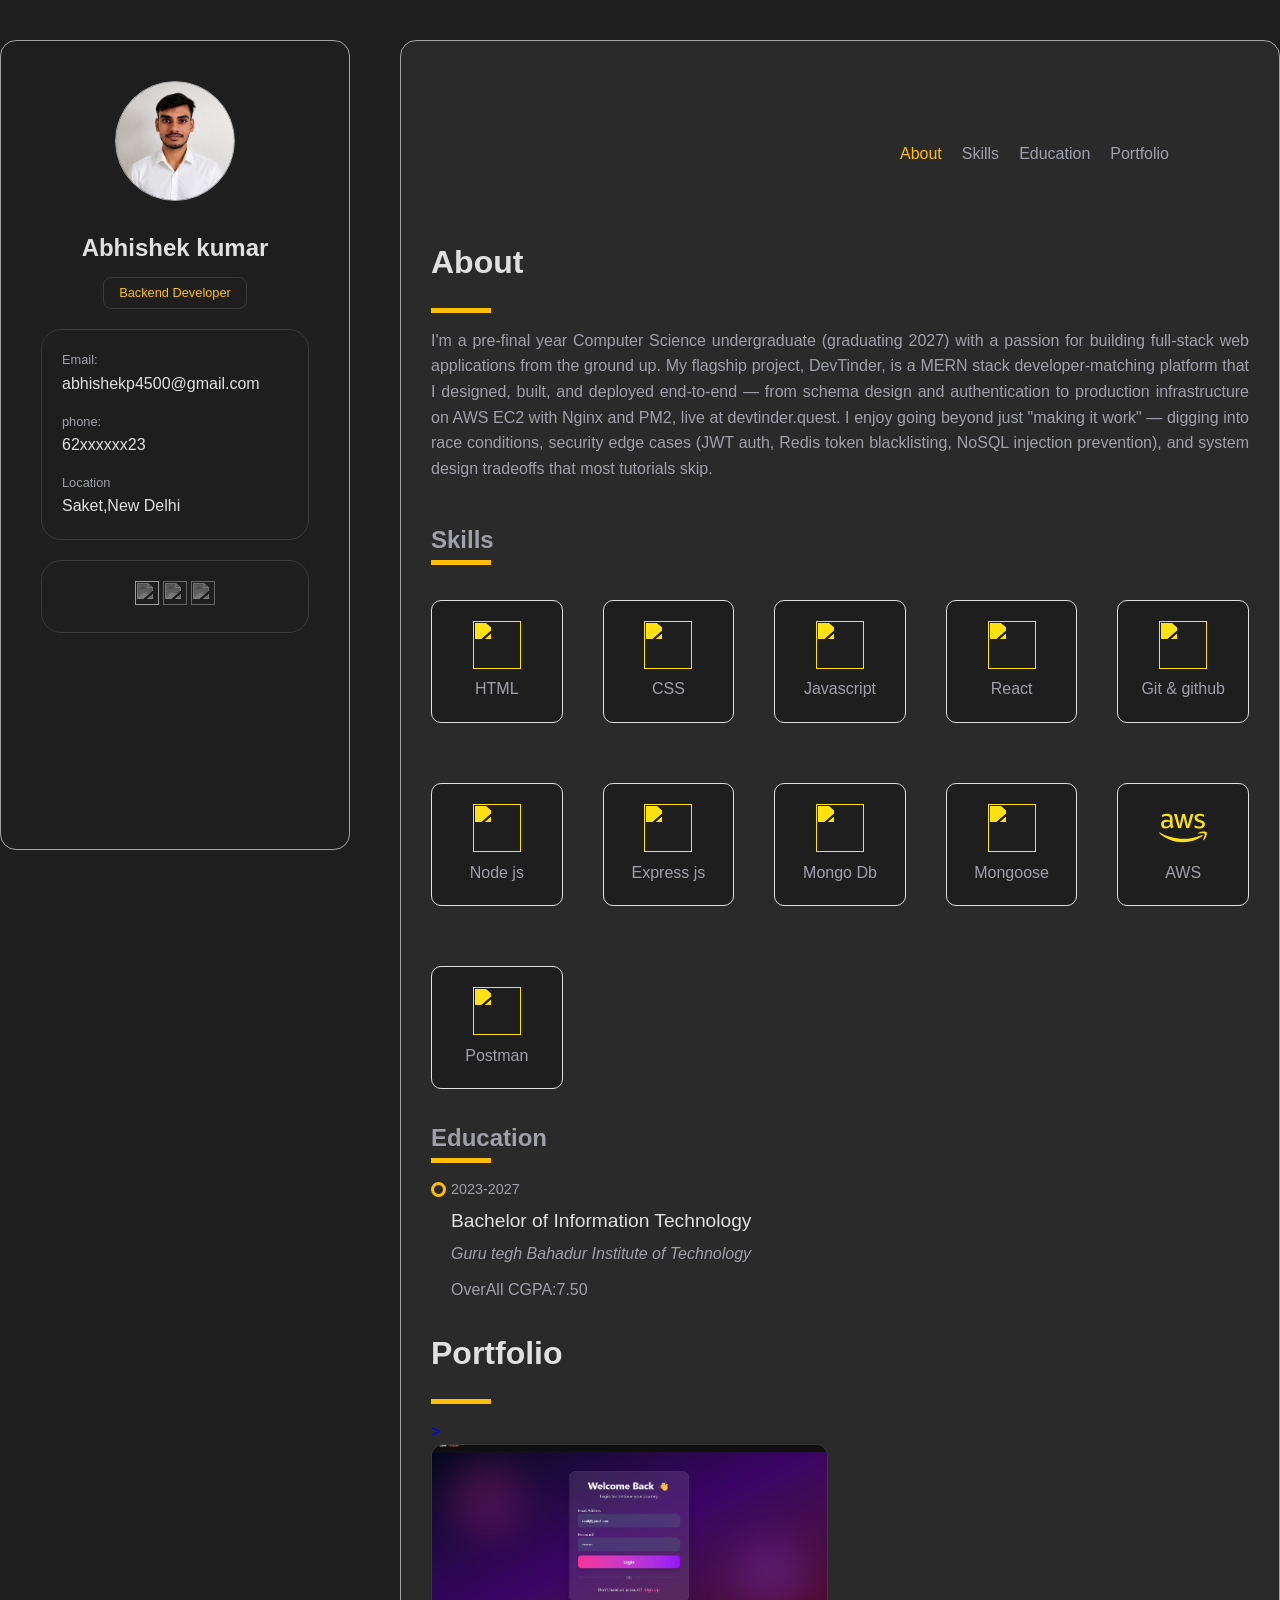
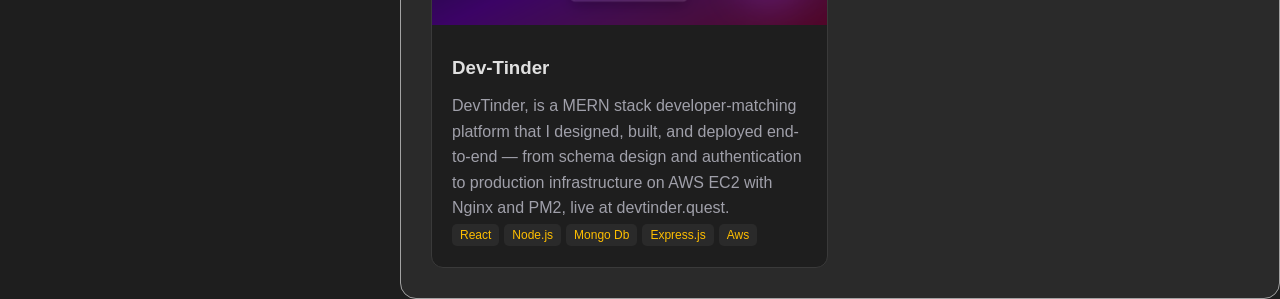
==== index.html @ a01c13cf "rename to index.html for GitHub Pages" ====
<!DOCTYPE html>
<html lang="en">
<head>
    <meta charset="UTF-8">
    <meta name="viewport" content="width=device-width, initial-scale=1.0">
    <title>Portfolio website</title>
    <link rel="stylesheet" href="main.css">
</head>
<body>
    <div class="container">

            <div class="sidebar">
                <div class="profile">
                   <img src="abhishek img.jpeg" alt="">
                    <h2>Abhishek kumar</h2>
                    <p>Backend Developer</p>
                </div>
           


            <div class="contact">
                <div class="email">
                    <h3 class="label">Email:</h3>
                    <a href="abhishekp4500@gmail.com" class="value">abhishekp4500@gmail.com</a>
                </div>

                <div class="phone">
                    <h3 class="label">phone:</h3>
                    <a href="6299352323" class="value">62xxxxxx23</a>
                </div>
                <div class="location">
                    <h3 class="label">Location</h3>
                    <p class="value">Saket,New Delhi</p>
                </div>

            </div>

            <div class="social">
                <a href=""><img src="https://simpleicons.org/icons/x.svg" alt=""></a>
                 <a href="https://github.com/abhishekkr2" target="_blank"><img src="https://simpleicons.org/icons/github.svg" alt=""></a>
                  <a href="https://www.linkedin.com/in/abhishek-kumar-961775290/" target="_blank"><img src="https://www.svgrepo.com/show/506517/linkedin.svg" alt=""></a>
            </div>
        </div>
        <div class="main-content"> 

            <!-- navigation -->

             <div id="navigation">
                <nav>
                    <a href="#about" class="active">About</a>
                    <a href="#skills">Skills</a>
                    <a href="#education">Education</a>
                    <a href="#portfolio">Portfolio</a>
                
                </nav>
               
             </div>
             <!-- about me -->
              <div id="about">
                <h2 class="heading">About </h2>
                <div class="line"></div>
                <p class="content">I'm a pre-final year Computer Science undergraduate 
                    (graduating 2027) with a passion for building full-stack web applications
                     from the ground up. My flagship project, DevTinder, is a MERN stack
                      developer-matching platform that I designed, built, and deployed
                       end-to-end — from schema design and authentication to production 
                       infrastructure on AWS EC2 with Nginx and PM2, live at devtinder.quest.

                        I enjoy going beyond just "making it work" — digging into race conditions,
                         security edge cases (JWT auth, Redis token blacklisting, NoSQL injection 
                         prevention), and system design tradeoffs that most tutorials skip.</p>
              </div>

             <!--  skills -->
               <div id="skills">
                 <h2 class="skills">Skills </h2>
                <div class="line"></div>
                <div class="grid-container">
                    <div class="item">
                        <img src="https://simpleicons.org/icons/html5.svg" alt="">
                        <h3>HTML</h3>
                    </div>
                       <div class="item">
                        <img src="https://simpleicons.org/icons/css.svg" alt="">
                        <h3>CSS</h3>
                    </div>
                       <div class="item">
                        <img src="https://simpleicons.org/icons/javascript.svg" alt="">
                        <h3>Javascript</h3>
                    </div>
                       <div class="item">
                        <img src="https://simpleicons.org/icons/react.svg" alt="">
                        <h3>React</h3>
                    </div>
                       <div class="item">
                        <img src="https://simpleicons.org/icons/git.svg" alt="">
                        <h3>Git & github</h3>
                    </div>
                       <div class="item">
                        <img src="https://simpleicons.org/icons/nodedotjs.svg" alt="">
                        <h3>Node js</h3>
                    </div>
                    <div class="item">
                        <img src="https://simpleicons.org/icons/express.svg" alt="">
                        <h3>Express js</h3>
                    </div>
                    <div class="item">
                        <img src="https://simpleicons.org/icons/mongodb.svg" alt="">
                        <h3>Mongo Db</h3>
                    </div>
                    <div class="item">
                        <img src="https://simpleicons.org/icons/mongoose.svg" alt="">
                        <h3>Mongoose</h3>
                    </div>
                    <div class="item">
                        <img src="aws-svgrepo-com.svg" alt="">
                        <h3>AWS</h3>
                    </div>
                    <div class="item">
                        <img src="https://simpleicons.org/icons/postman.svg" alt="">
                        <h3>Postman</h3>
                    </div>
                </div>
               </div>

             <!-- education -->
              <div id="education">
                  <h2 class="education">Education </h2>
                <div class="line"></div>
                <div class="edtech">

                    <div class="edfirst">
                        <div class="year">2023-2027</div>
                        <h3 class="degree">Bachelor of Information Technology</h3>
                        <p class="college">Guru tegh Bahadur Institute of Technology</p>
                        <p class="work">OverAll CGPA:7.50</p>
                        <div class="goal"></div>
                    </div>
                    <!-- <div class="edsecond">
                        <div class="year">2027-2029</div>
                        <h3 class="degree">Master in Information Technology</h3>
                        <p class="college">Indraprast University</p>
                        <p class="work">Lorem ipsum dolor sit amet consectetur adipisicing elit. Autem earum impedit sapiente labore in iusto ipsum, perferendis voluptates iste quasi nobis dolore consequatur nemo harum placeat culpa ut eaque quia perspiciatis? Repellat, numquam aperiam excepturi obcaecati quod deleniti quia atque necessitatibus saepe, neque fugiat voluptate? Quia aspernatur impedit recusandae animi.</p>
                         <div class="goal"></div>
                      
                    </div> -->
                    <!-- <div class="liner"></div> -->
                </div>
              </div>
             <!-- portfolio -->
              <div id="portfolio">
                  <h2 class="heading">Portfolio </h2>
                <div class="line"></div>

                    <a href="https://leetcode.com/problemset/"class="project-link"> >
                        <div class="project-container">
                         <div class="project">
                            <img src="demo.png" alt="">
                            <div class="card">
                                <h3>Dev-Tinder</h3>
                                <p> DevTinder, is a MERN stack developer-matching platform that I designed,
                                     built, and deployed end-to-end — from schema design and authentication
                                      to production infrastructure on AWS EC2 with Nginx and PM2, live at
                                       devtinder.quest.</p>
                                <span>React</span><span>Node.js</span><span>Mongo Db</span><span>Express.js</span><span>Aws</span>
                            </div>
                         </div>
                  
                        </div>
                        </a>
                    </div>

              </div>

        </div>

    </div>
    
</body>
</html>
---- main.css ----
*{
    padding: 0px;
    margin: 0px;
    box-sizing: border-box;
    
}
body{
    background-color: #1e1e1e;
    font-family: sans-serif;
    color: #a0a0aa;
    line-height: 1.6;
}
.container{
    display: grid;
      height:auto ;
    width: auto;
    /* max-width: 1200px; */
    grid-template-columns: 350px 1fr;
    gap: 50px;
    padding-top: 40px;
    margin: auto;
    
}
.sidebar{
    background: color #a2a2a2;
    height: 90vh;
    border: 1px solid #a3a3a3;
    border-radius: 16px;
    padding: 40px;
    position: sticky;

}
.main-content{
      background-color:#2a2a2a;
    height: 100%;
       border: 1px solid #a3a3a3;
    border-radius: 16px;

}
.profile{
    text-align: center;
}
.profile img{
    height: 120px;
    width: 120px;
    border-radius: 50%;
    border: 1px solid #a3a3a3;  
}
.profile h2{
    font-size: 1.5rem;
    font-weight: 700;
    margin-top: 20px;
    color: #e0e0e0;

}
.profile p{
    background-color: #1e1e1e;
    padding: 5px 15px;
    color: #ffbf00;
    border: 1px solid #3a3a3a;
    font-size: 0.8rem;
    border-radius: 8px;
    display: inline-block;
    margin-top: 10px;
}
/* contact information */
.contact{
    margin-top: 20px;
    border: 1px solid #3a3a3a;
    padding: 20px;
    border-radius: 20px;
}
.label{
    font-size: 0.8rem;
    font-weight: 500;
    color: #a0a0aa;
}
.value{
    color: #e0e0e0;
    text-decoration: none;
}
.email,.phone{
    margin-bottom: 15px;
}
/* social media */
.social{
     margin-top: 20px;
    border: 1px solid #3a3a3a;
    padding: 20px;
    border-radius: 20px;
    text-align: center;
}
.social img{
    height: 24px;
    width: 24px;
    filter: grayscale(1) invert(0.7);
    transition: filter 0.3s ease;
}
.social img :hover{
      filter: grayscale(0) invert(0);
}

/* main content */
/* navigation */

#navigation{
    padding: 30px 40px;
    
  
}
nav{
    display: flex;
    justify-content: end;
    gap: 20px;
   padding: 40px;  
  
}
nav a{
    text-decoration: none;
    font-weight: 500;
    color: #a0a0aa;
    transition: all 0.3s ease;
}

.active,nav a:hover{
    color: #ffbf00;
    
}

.heading{
    color: #e0e0e0;
    font-size: 2rem;
    margin-bottom: 20px;
  
}
.line{
    width: 60px;
    height: 5px;
    background-color: #ffbf00;
    margin-bottom: 15px;
}
.content{
    
    text-align: justify;
}
.main-content{
    padding: 30px;

}
#about{
    margin-bottom: 40px;
}

/* skills  */
.grid-container{
    display: grid;
    flex-wrap: wrap;
   
    grid-template-columns: repeat(auto-fit,minmax(120px,1fr));
    gap: 40px;
}
.item{
    margin-top: 20px;
    padding: 20px;
    border-radius: 10px;
    border: 1px solid #e0e0e0;
    background-color: #1e1e1e;
    text-align: center;
    transition: transform 0.3 ease
}
.item img{
    height: 48px;
    width: 48px;
    filter: brightness(0) saturate(100%) invert(90%) sepia(12%) saturate(5823%) hue-rotate(348deg) brightness(111%) contrast(101%);
}
.item h3{
    font-size: 1rem;
    font-weight: 500;
}
.item:hover{
    transform: scale(1.02);
    box-shadow: 2px 2px 50px rgb(59, 59, 187);
}
/* education */
#education{
    margin-top:  30px; ;
}

.year{
    color: #a0a0aa;
    font-size: 0.9rem;
    margin-bottom: 5px;
}
.degree{
    color: #e0e0e0;
    font-size: 1.2rem;
    font-weight: 500;
    margin-bottom: 5px;
}
.college{
    font-style: italic;
    color: #a0a0aa;
    margin-bottom: 10px;
}
.edfirst,.edsecond{
    margin-bottom: 25px;
    padding-left: 20px;
    position: relative;
}
.goal{
    height: 15px;
    width: 15px;
    border: 3px solid #ffbf00;
    border-radius: 50%;
    position: absolute;
    top: 4px;
    left: 0px;
    z-index: 5;
}
.edtech{
    position: relative;
}
.liner{
    position: absolute;
    width: 3px;
    top: 0px;
    bottom: 0px;
    left: 5px;
    border: 3px solid #3a3a3a;
}

/* portfolio */
.project-container{
    display: grid;
    grid-template-columns: 1fr 1fr;
    gap: 25px;
    
}
.project-link{
    text-decoration: none;
}
.project{
    background-color: #1e1e1e;
    border-radius: 12px;
    border: 1px solid #3a3a3a;
    overflow: hidden;
    transition: transform 0.3s ease;

}
.project:hover{
       transform: translateY(-5px);
    box-shadow: 2px 2px 50px rgb(59, 59, 187);
}

.project img{
    height: 180px;
    width: 100%;
    object-fit: cover;
}
.card{
    padding: 20px;
}
.card h3{
    color: #e0e0e0;
    margin-bottom: 10px;
}
.card p{
    color: #a0a0aa;
    line-height:1.6;
}
.card span{
    background-color:#2a2a2a;
    color: #ffbf00;
    padding: 4px 8px;
    border-radius: 5px;
    font-size: 0.75rem;
    margin-right: 5px;
}
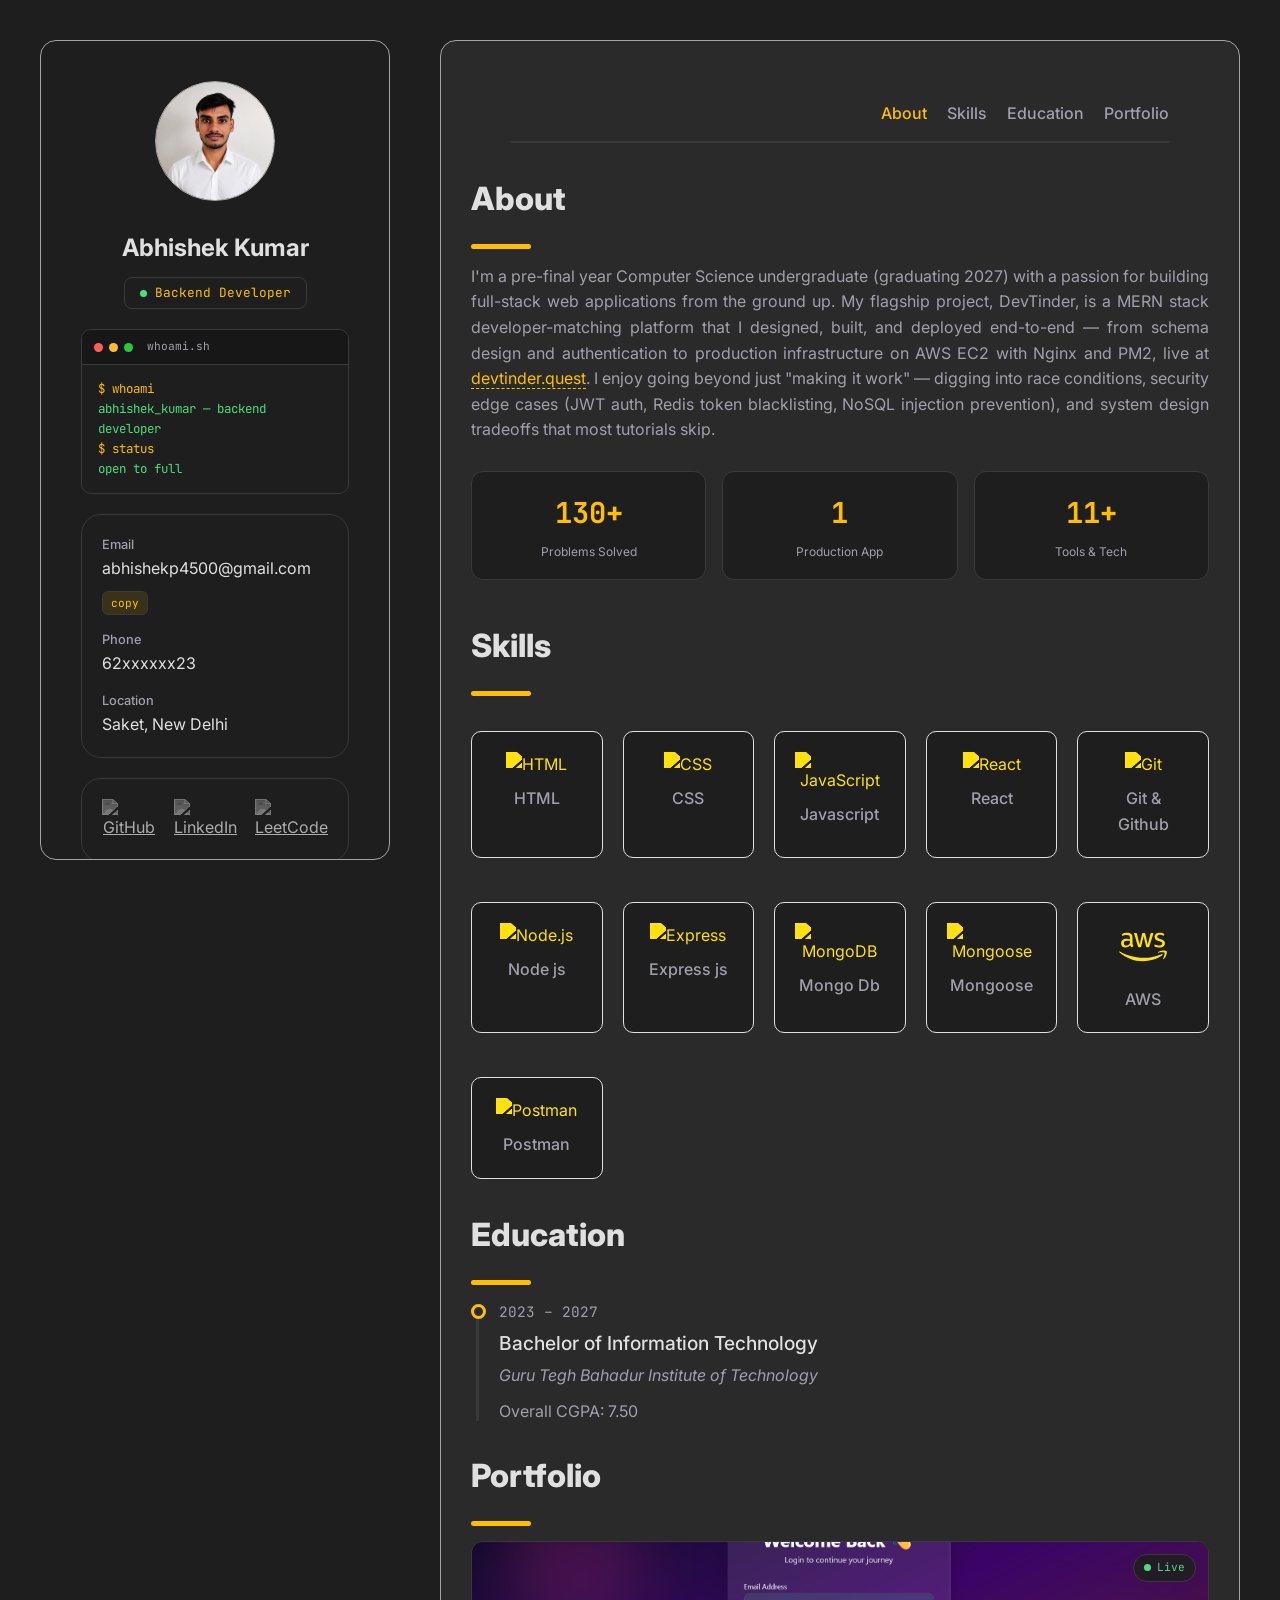
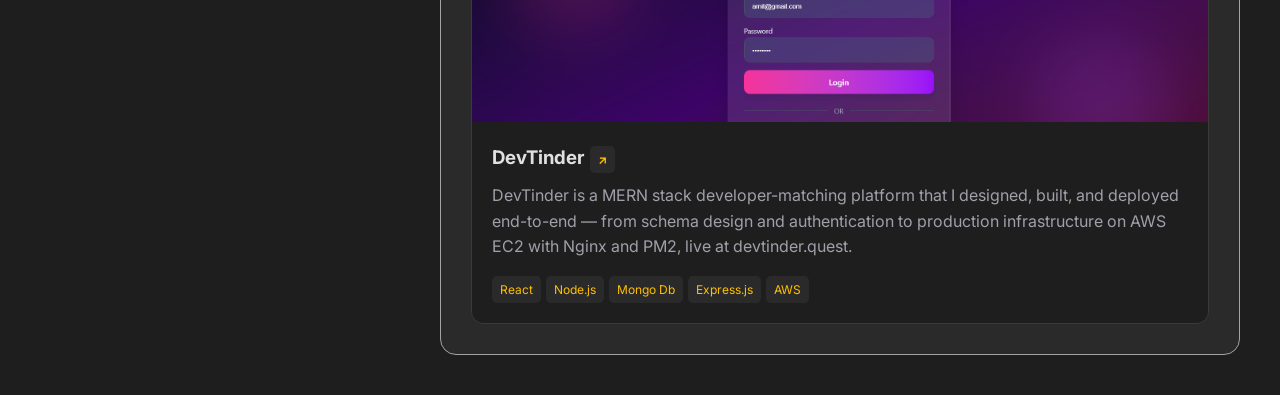
==== commit f8c644ea: "updated and added js file" ====
--- a/index.html
+++ b/index.html
@@ -3,178 +3,172 @@
 <head>
     <meta charset="UTF-8">
     <meta name="viewport" content="width=device-width, initial-scale=1.0">
-    <title>Portfolio website</title>
+    <title>Abhishek Kumar — Backend Developer</title>
+    <link rel="preconnect" href="https://fonts.googleapis.com">
+    <link rel="preconnect" href="https://fonts.gstatic.com" crossorigin>
+    <link href="https://fonts.googleapis.com/css2?family=JetBrains+Mono:wght@400;500;700&family=Inter:wght@400;500;600;700;800&display=swap" rel="stylesheet">
     <link rel="stylesheet" href="main.css">
 </head>
 <body>
+
+    <button id="backToTop" class="back-to-top" aria-label="Back to top">↑</button>
+
     <div class="container">
 
-            <div class="sidebar">
-                <div class="profile">
-                   <img src="abhishek img.jpeg" alt="">
-                    <h2>Abhishek kumar</h2>
-                    <p>Backend Developer</p>
+        <div class="sidebar">
+            <div class="profile">
+                <img src="abhishek img.jpeg" alt="Photo of Abhishek Kumar" loading="lazy">
+                <h2>Abhishek Kumar</h2>
+                <p class="role-tag">
+                    <span class="status-dot" aria-hidden="true"></span>
+                    Backend Developer
+                </p>
+            </div>
+
+            <!-- terminal signature element -->
+            <div class="terminal" id="terminal" aria-hidden="true">
+                <div class="terminal-bar">
+                    <span class="dot red"></span><span class="dot yellow"></span><span class="dot green"></span>
+                    <span class="terminal-title">whoami.sh</span>
                 </div>
-           
-
+                <div class="terminal-body" id="terminalBody"></div>
+            </div>
 
             <div class="contact">
                 <div class="email">
-                    <h3 class="label">Email:</h3>
-                    <a href="abhishekp4500@gmail.com" class="value">abhishekp4500@gmail.com</a>
+                    <h3 class="label">Email</h3>
+                    <div class="value-row">
+                        <a href="mailto:abhishekp4500@gmail.com" class="value" id="emailValue">abhishekp4500@gmail.com</a>
+                        <button class="copy-btn" data-copy="abhishekp4500@gmail.com" aria-label="Copy email address">copy</button>
+                    </div>
                 </div>
 
                 <div class="phone">
-                    <h3 class="label">phone:</h3>
-                    <a href="6299352323" class="value">62xxxxxx23</a>
+                    <h3 class="label">Phone</h3>
+                    <p class="value">62xxxxxx23</p>
                 </div>
                 <div class="location">
                     <h3 class="label">Location</h3>
-                    <p class="value">Saket,New Delhi</p>
+                    <p class="value">Saket, New Delhi</p>
                 </div>
-
             </div>
 
             <div class="social">
-                <a href=""><img src="https://simpleicons.org/icons/x.svg" alt=""></a>
-                 <a href="https://github.com/abhishekkr2" target="_blank"><img src="https://simpleicons.org/icons/github.svg" alt=""></a>
-                  <a href="https://www.linkedin.com/in/abhishek-kumar-961775290/" target="_blank"><img src="https://www.svgrepo.com/show/506517/linkedin.svg" alt=""></a>
+                <a href="https://github.com/abhishekkr2" target="_blank" rel="noopener" aria-label="GitHub"><img src="https://simpleicons.org/icons/github.svg" alt="GitHub"></a>
+                <a href="https://www.linkedin.com/in/abhishek-kumar-961775290/" target="_blank" rel="noopener" aria-label="LinkedIn"><img src="https://www.svgrepo.com/show/506517/linkedin.svg" alt="LinkedIn"></a>
+                <a href="https://leetcode.com/u/PstK9b6kQB/" target="_blank" rel="noopener" aria-label="LeetCode"><img src="https://simpleicons.org/icons/leetcode.svg" alt="LeetCode"></a>
             </div>
         </div>
-        <div class="main-content"> 
+
+        <div class="main-content">
 
             <!-- navigation -->
+            <div id="navigation">
+                <nav id="mainNav">
+                    <a href="#about" class="nav-link active" data-section="about">About</a>
+                    <a href="#skills" class="nav-link" data-section="skills">Skills</a>
+                    <a href="#education" class="nav-link" data-section="education">Education</a>
+                    <a href="#portfolio" class="nav-link" data-section="portfolio">Portfolio</a>
+                </nav>
+                <div class="nav-progress" aria-hidden="true"><span id="navProgressBar"></span></div>
+            </div>
 
-             <div id="navigation">
-                <nav>
-                    <a href="#about" class="active">About</a>
-                    <a href="#skills">Skills</a>
-                    <a href="#education">Education</a>
-                    <a href="#portfolio">Portfolio</a>
-                
-                </nav>
-               
-             </div>
-             <!-- about me -->
-              <div id="about">
-                <h2 class="heading">About </h2>
+            <!-- about me -->
+            <div id="about">
+                <h2 class="heading">About</h2>
                 <div class="line"></div>
-                <p class="content">I'm a pre-final year Computer Science undergraduate 
+                <p class="content">I'm a pre-final year Computer Science undergraduate
                     (graduating 2027) with a passion for building full-stack web applications
-                     from the ground up. My flagship project, DevTinder, is a MERN stack
-                      developer-matching platform that I designed, built, and deployed
-                       end-to-end — from schema design and authentication to production 
-                       infrastructure on AWS EC2 with Nginx and PM2, live at devtinder.quest.
+                    from the ground up. My flagship project, DevTinder, is a MERN stack
+                    developer-matching platform that I designed, built, and deployed
+                    end-to-end — from schema design and authentication to production
+                    infrastructure on AWS EC2 with Nginx and PM2, live at
+                    <a href="https://devtinder.quest" target="_blank" rel="noopener" class="inline-link">devtinder.quest</a>.
 
-                        I enjoy going beyond just "making it work" — digging into race conditions,
-                         security edge cases (JWT auth, Redis token blacklisting, NoSQL injection 
-                         prevention), and system design tradeoffs that most tutorials skip.</p>
-              </div>
+                    I enjoy going beyond just "making it work" — digging into race conditions,
+                    security edge cases (JWT auth, Redis token blacklisting, NoSQL injection
+                    prevention), and system design tradeoffs that most tutorials skip.</p>
 
-             <!--  skills -->
-               <div id="skills">
-                 <h2 class="skills">Skills </h2>
+                <div class="stats-row" id="statsRow">
+                    <div class="stat">
+                        <span class="stat-number" data-target="130" data-suffix="+">0</span>
+                        <span class="stat-label">Problems Solved</span>
+                    </div>
+                    <div class="stat">
+                        <span class="stat-number" data-target="1" data-suffix="">0</span>
+                        <span class="stat-label">Production App</span>
+                    </div>
+                    <div class="stat">
+                        <span class="stat-number" data-target="11" data-suffix="+">0</span>
+                        <span class="stat-label">Tools & Tech</span>
+                    </div>
+                </div>
+            </div>
+
+            <!-- skills -->
+            <div id="skills">
+                <h2 class="heading">Skills</h2>
                 <div class="line"></div>
                 <div class="grid-container">
-                    <div class="item">
-                        <img src="https://simpleicons.org/icons/html5.svg" alt="">
-                        <h3>HTML</h3>
-                    </div>
-                       <div class="item">
-                        <img src="https://simpleicons.org/icons/css.svg" alt="">
-                        <h3>CSS</h3>
-                    </div>
-                       <div class="item">
-                        <img src="https://simpleicons.org/icons/javascript.svg" alt="">
-                        <h3>Javascript</h3>
-                    </div>
-                       <div class="item">
-                        <img src="https://simpleicons.org/icons/react.svg" alt="">
-                        <h3>React</h3>
-                    </div>
-                       <div class="item">
-                        <img src="https://simpleicons.org/icons/git.svg" alt="">
-                        <h3>Git & github</h3>
-                    </div>
-                       <div class="item">
-                        <img src="https://simpleicons.org/icons/nodedotjs.svg" alt="">
-                        <h3>Node js</h3>
-                    </div>
-                    <div class="item">
-                        <img src="https://simpleicons.org/icons/express.svg" alt="">
-                        <h3>Express js</h3>
-                    </div>
-                    <div class="item">
-                        <img src="https://simpleicons.org/icons/mongodb.svg" alt="">
-                        <h3>Mongo Db</h3>
-                    </div>
-                    <div class="item">
-                        <img src="https://simpleicons.org/icons/mongoose.svg" alt="">
-                        <h3>Mongoose</h3>
-                    </div>
-                    <div class="item">
-                        <img src="aws-svgrepo-com.svg" alt="">
-                        <h3>AWS</h3>
-                    </div>
-                    <div class="item">
-                        <img src="https://simpleicons.org/icons/postman.svg" alt="">
-                        <h3>Postman</h3>
+                    <div class="item"><img src="https://simpleicons.org/icons/html5.svg" alt="HTML"><h3>HTML</h3></div>
+                    <div class="item"><img src="https://simpleicons.org/icons/css.svg" alt="CSS"><h3>CSS</h3></div>
+                    <div class="item"><img src="https://simpleicons.org/icons/javascript.svg" alt="JavaScript"><h3>Javascript</h3></div>
+                    <div class="item"><img src="https://simpleicons.org/icons/react.svg" alt="React"><h3>React</h3></div>
+                    <div class="item"><img src="https://simpleicons.org/icons/git.svg" alt="Git"><h3>Git & Github</h3></div>
+                    <div class="item"><img src="https://simpleicons.org/icons/nodedotjs.svg" alt="Node.js"><h3>Node js</h3></div>
+                    <div class="item"><img src="https://simpleicons.org/icons/express.svg" alt="Express"><h3>Express js</h3></div>
+                    <div class="item"><img src="https://simpleicons.org/icons/mongodb.svg" alt="MongoDB"><h3>Mongo Db</h3></div>
+                    <div class="item"><img src="https://simpleicons.org/icons/mongoose.svg" alt="Mongoose"><h3>Mongoose</h3></div>
+                    <div class="item"><img src="aws-svgrepo-com.svg" alt="AWS"><h3>AWS</h3></div>
+                    <div class="item"><img src="https://simpleicons.org/icons/postman.svg" alt="Postman"><h3>Postman</h3></div>
+                </div>
+            </div>
+
+            <!-- education -->
+            <div id="education">
+                <h2 class="heading">Education</h2>
+                <div class="line"></div>
+                <div class="edtech">
+                    <div class="liner"></div>
+                    <div class="edfirst">
+                        <div class="goal"></div>
+                        <div class="year">2023 – 2027</div>
+                        <h3 class="degree">Bachelor of Information Technology</h3>
+                        <p class="college">Guru Tegh Bahadur Institute of Technology</p>
+                        <p class="work">Overall CGPA: 7.50</p>
                     </div>
                 </div>
-               </div>
+            </div>
 
-             <!-- education -->
-              <div id="education">
-                  <h2 class="education">Education </h2>
-                <div class="line"></div>
-                <div class="edtech">
-
-                    <div class="edfirst">
-                        <div class="year">2023-2027</div>
-                        <h3 class="degree">Bachelor of Information Technology</h3>
-                        <p class="college">Guru tegh Bahadur Institute of Technology</p>
-                        <p class="work">OverAll CGPA:7.50</p>
-                        <div class="goal"></div>
-                    </div>
-                    <!-- <div class="edsecond">
-                        <div class="year">2027-2029</div>
-                        <h3 class="degree">Master in Information Technology</h3>
-                        <p class="college">Indraprast University</p>
-                        <p class="work">Lorem ipsum dolor sit amet consectetur adipisicing elit. Autem earum impedit sapiente labore in iusto ipsum, perferendis voluptates iste quasi nobis dolore consequatur nemo harum placeat culpa ut eaque quia perspiciatis? Repellat, numquam aperiam excepturi obcaecati quod deleniti quia atque necessitatibus saepe, neque fugiat voluptate? Quia aspernatur impedit recusandae animi.</p>
-                         <div class="goal"></div>
-                      
-                    </div> -->
-                    <!-- <div class="liner"></div> -->
-                </div>
-              </div>
-             <!-- portfolio -->
-              <div id="portfolio">
-                  <h2 class="heading">Portfolio </h2>
+            <!-- portfolio -->
+            <div id="portfolio">
+                <h2 class="heading">Portfolio</h2>
                 <div class="line"></div>
 
-                    <a href="https://leetcode.com/problemset/"class="project-link"> >
-                        <div class="project-container">
-                         <div class="project">
-                            <img src="demo.png" alt="">
+                <div class="project-container">
+                    <a href="https://devtinder.quest" target="_blank" rel="noopener" class="project-link">
+                        <div class="project">
+                            <div class="project-image-wrap">
+                                <img src="demo.png" alt="DevTinder application preview" loading="lazy">
+                                <span class="live-badge"><span class="status-dot" aria-hidden="true"></span>Live</span>
+                            </div>
                             <div class="card">
-                                <h3>Dev-Tinder</h3>
-                                <p> DevTinder, is a MERN stack developer-matching platform that I designed,
-                                     built, and deployed end-to-end — from schema design and authentication
-                                      to production infrastructure on AWS EC2 with Nginx and PM2, live at
-                                       devtinder.quest.</p>
-                                <span>React</span><span>Node.js</span><span>Mongo Db</span><span>Express.js</span><span>Aws</span>
+                                <h3>DevTinder <span class="external-icon" aria-hidden="true">↗</span></h3>
+                                <p>DevTinder is a MERN stack developer-matching platform that I designed,
+                                    built, and deployed end-to-end — from schema design and authentication
+                                    to production infrastructure on AWS EC2 with Nginx and PM2, live at
+                                    devtinder.quest.</p>
+                                <span>React</span><span>Node.js</span><span>Mongo Db</span><span>Express.js</span><span>AWS</span>
                             </div>
-                         </div>
-                  
                         </div>
-                        </a>
-                    </div>
-
-              </div>
+                    </a>
+                </div>
+            </div>
 
         </div>
 
     </div>
-    
+
+    <script src="main.js"></script>
 </body>
 </html>
--- a/main.css
+++ b/main.css
@@ -2,41 +2,73 @@
     padding: 0px;
     margin: 0px;
     box-sizing: border-box;
-    
-}
+}
+
+:root{
+    --bg: #1e1e1e;
+    --panel: #2a2a2a;
+    --border: #3a3a3a;
+    --border-light: #a3a3a3;
+    --text-dim: #a0a0aa;
+    --text-bright: #e0e0e0;
+    --accent: #ffbf00;
+    --accent-soft: rgba(255, 191, 0, 0.12);
+    --online: #4ade80;
+    --font-body: 'Inter', sans-serif;
+    --font-mono: 'JetBrains Mono', monospace;
+}
+
+@media (prefers-reduced-motion: reduce){
+    *{
+        animation-duration: 0.001ms !important;
+        animation-iteration-count: 1 !important;
+        transition-duration: 0.001ms !important;
+        scroll-behavior: auto !important;
+    }
+}
+
+html{
+    scroll-behavior: smooth;
+}
+
 body{
-    background-color: #1e1e1e;
-    font-family: sans-serif;
-    color: #a0a0aa;
+    background-color: var(--bg);
+    font-family: var(--font-body);
+    color: var(--text-dim);
     line-height: 1.6;
 }
+
 .container{
     display: grid;
-      height:auto ;
+    height: auto;
     width: auto;
-    /* max-width: 1200px; */
     grid-template-columns: 350px 1fr;
     gap: 50px;
-    padding-top: 40px;
+    padding: 40px;
     margin: auto;
-    
-}
+    max-width: 1300px;
+}
+
 .sidebar{
-    background: color #a2a2a2;
-    height: 90vh;
-    border: 1px solid #a3a3a3;
+    height: fit-content;
+    max-height: calc(100vh - 80px);
+    overflow-y: auto;
+    border: 1px solid var(--border-light);
     border-radius: 16px;
     padding: 40px;
     position: sticky;
-
-}
+    top: 40px;
+    scrollbar-width: thin;
+}
+
 .main-content{
-      background-color:#2a2a2a;
+    background-color: var(--panel);
     height: 100%;
-       border: 1px solid #a3a3a3;
+    border: 1px solid var(--border-light);
     border-radius: 16px;
-
-}
+    padding: 30px;
+}
+
 .profile{
     text-align: center;
 }
@@ -44,129 +76,286 @@
     height: 120px;
     width: 120px;
     border-radius: 50%;
-    border: 1px solid #a3a3a3;  
+    border: 1px solid var(--border-light);
+    object-fit: cover;
 }
 .profile h2{
     font-size: 1.5rem;
     font-weight: 700;
     margin-top: 20px;
-    color: #e0e0e0;
-
-}
-.profile p{
-    background-color: #1e1e1e;
+    color: var(--text-bright);
+}
+.role-tag{
+    background-color: var(--bg);
     padding: 5px 15px;
-    color: #ffbf00;
-    border: 1px solid #3a3a3a;
+    color: var(--accent);
+    border: 1px solid var(--border);
     font-size: 0.8rem;
+    font-family: var(--font-mono);
     border-radius: 8px;
+    display: inline-flex;
+    align-items: center;
+    gap: 8px;
+    margin-top: 10px;
+}
+.status-dot{
+    height: 7px;
+    width: 7px;
+    border-radius: 50%;
+    background-color: var(--online);
+    box-shadow: 0 0 0 0 rgba(74, 222, 128, 0.6);
+    animation: pulse 2s infinite;
+    flex-shrink: 0;
+}
+@keyframes pulse{
+    0%{ box-shadow: 0 0 0 0 rgba(74, 222, 128, 0.55); }
+    70%{ box-shadow: 0 0 0 6px rgba(74, 222, 128, 0); }
+    100%{ box-shadow: 0 0 0 0 rgba(74, 222, 128, 0); }
+}
+
+/* terminal signature element */
+.terminal{
+    margin-top: 20px;
+    border: 1px solid var(--border);
+    border-radius: 10px;
+    overflow: hidden;
+    background-color: var(--bg);
+    font-family: var(--font-mono);
+}
+.terminal-bar{
+    display: flex;
+    align-items: center;
+    gap: 6px;
+    padding: 8px 12px;
+    background-color: #171717;
+    border-bottom: 1px solid var(--border);
+}
+.terminal-bar .dot{
+    height: 9px;
+    width: 9px;
+    border-radius: 50%;
     display: inline-block;
-    margin-top: 10px;
-}
+}
+.dot.red{ background-color: #ff5f56; }
+.dot.yellow{ background-color: #ffbd2e; }
+.dot.green{ background-color: #27c93f; }
+.terminal-title{
+    margin-left: 8px;
+    font-size: 0.7rem;
+    color: var(--text-dim);
+}
+.terminal-body{
+    padding: 14px 16px;
+    font-size: 0.78rem;
+    min-height: 96px;
+    white-space: pre-wrap;
+    color: #d4d4d4;
+}
+.terminal-body .prompt{ color: var(--accent); }
+.terminal-body .out{ color: var(--online); }
+.cursor{
+    display: inline-block;
+    width: 7px;
+    height: 13px;
+    background-color: var(--accent);
+    vertical-align: text-bottom;
+    animation: blink 1s step-end infinite;
+}
+@keyframes blink{ 50%{ opacity: 0; } }
+
 /* contact information */
 .contact{
     margin-top: 20px;
-    border: 1px solid #3a3a3a;
+    border: 1px solid var(--border);
     padding: 20px;
     border-radius: 20px;
 }
 .label{
     font-size: 0.8rem;
     font-weight: 500;
-    color: #a0a0aa;
+    color: var(--text-dim);
 }
 .value{
-    color: #e0e0e0;
+    color: var(--text-bright);
     text-decoration: none;
+    word-break: break-word;
+}
+.value-row{
+    display: flex;
+    align-items: center;
+    justify-content: space-between;
+    gap: 10px;
+    flex-wrap: wrap;
+}
+.copy-btn{
+    font-family: var(--font-mono);
+    font-size: 0.7rem;
+    color: var(--accent);
+    background-color: var(--accent-soft);
+    border: 1px solid var(--border);
+    border-radius: 6px;
+    padding: 4px 8px;
+    cursor: pointer;
+    transition: background-color 0.2s ease, transform 0.15s ease;
+    flex-shrink: 0;
+}
+.copy-btn:hover{
+    background-color: rgba(255, 191, 0, 0.22);
+}
+.copy-btn:active{
+    transform: scale(0.94);
+}
+.copy-btn.copied{
+    color: var(--online);
+    background-color: rgba(74, 222, 128, 0.14);
 }
 .email,.phone{
     margin-bottom: 15px;
 }
+
 /* social media */
 .social{
-     margin-top: 20px;
-    border: 1px solid #3a3a3a;
+    margin-top: 20px;
+    border: 1px solid var(--border);
     padding: 20px;
     border-radius: 20px;
     text-align: center;
+    display: flex;
+    justify-content: center;
+    gap: 18px;
 }
 .social img{
     height: 24px;
     width: 24px;
     filter: grayscale(1) invert(0.7);
-    transition: filter 0.3s ease;
-}
-.social img :hover{
-      filter: grayscale(0) invert(0);
-}
-
-/* main content */
+    transition: filter 0.3s ease, transform 0.3s ease;
+}
+.social a:hover img{
+    filter: grayscale(0) invert(0.7) sepia(1) saturate(6) hue-rotate(360deg);
+    transform: translateY(-3px);
+}
+
 /* navigation */
-
 #navigation{
-    padding: 30px 40px;
-    
-  
+    padding: 10px 40px 30px;
+    position: sticky;
+    top: -1px;
+    background-color: var(--panel);
+    z-index: 5;
 }
 nav{
     display: flex;
-    justify-content: end;
+    justify-content: flex-end;
     gap: 20px;
-   padding: 40px;  
-  
+    padding: 20px 0 10px;
+    overflow-x: auto;
 }
 nav a{
     text-decoration: none;
     font-weight: 500;
-    color: #a0a0aa;
-    transition: all 0.3s ease;
-}
-
-.active,nav a:hover{
-    color: #ffbf00;
-    
+    color: var(--text-dim);
+    transition: color 0.3s ease;
+    white-space: nowrap;
+    padding-bottom: 4px;
+}
+.nav-link.active, nav a:hover{
+    color: var(--accent);
+}
+.nav-progress{
+    height: 2px;
+    background-color: var(--border);
+    border-radius: 2px;
+    overflow: hidden;
+}
+.nav-progress span{
+    display: block;
+    height: 100%;
+    width: 0%;
+    background-color: var(--accent);
+    transition: width 0.15s ease-out;
 }
 
 .heading{
-    color: #e0e0e0;
+    color: var(--text-bright);
     font-size: 2rem;
+    font-weight: 800;
     margin-bottom: 20px;
-  
 }
 .line{
     width: 60px;
     height: 5px;
-    background-color: #ffbf00;
+    background-color: var(--accent);
     margin-bottom: 15px;
+    border-radius: 3px;
 }
 .content{
-    
     text-align: justify;
 }
-.main-content{
-    padding: 30px;
-
+.inline-link{
+    color: var(--accent);
+    text-decoration: none;
+    border-bottom: 1px dashed var(--accent);
+}
+.inline-link:hover{
+    border-bottom-style: solid;
 }
 #about{
     margin-bottom: 40px;
 }
 
-/* skills  */
+/* stats row */
+.stats-row{
+    display: grid;
+    grid-template-columns: repeat(3, 1fr);
+    gap: 16px;
+    margin-top: 28px;
+}
+.stat{
+    text-align: center;
+    padding: 18px 10px;
+    border: 1px solid var(--border);
+    border-radius: 12px;
+    background-color: var(--bg);
+}
+.stat-number{
+    display: block;
+    font-family: var(--font-mono);
+    font-size: 1.8rem;
+    font-weight: 700;
+    color: var(--accent);
+}
+.stat-label{
+    display: block;
+    font-size: 0.75rem;
+    margin-top: 6px;
+    color: var(--text-dim);
+}
+
+/* reveal-on-scroll */
+.reveal{
+    opacity: 0;
+    transform: translateY(18px);
+    transition: opacity 0.6s ease, transform 0.6s ease;
+}
+.reveal.is-visible{
+    opacity: 1;
+    transform: translateY(0);
+}
+
+/* skills */
 .grid-container{
     display: grid;
-    flex-wrap: wrap;
-   
     grid-template-columns: repeat(auto-fit,minmax(120px,1fr));
-    gap: 40px;
+    gap: 24px 20px;
 }
 .item{
     margin-top: 20px;
     padding: 20px;
     border-radius: 10px;
-    border: 1px solid #e0e0e0;
-    background-color: #1e1e1e;
+    border: 1px solid var(--text-bright);
+    background-color: var(--bg);
     text-align: center;
-    transition: transform 0.3 ease
+    transition: transform 0.3s ease, box-shadow 0.3s ease;
 }
 .item img{
     height: 48px;
@@ -176,46 +365,50 @@
 .item h3{
     font-size: 1rem;
     font-weight: 500;
+    margin-top: 8px;
 }
 .item:hover{
-    transform: scale(1.02);
-    box-shadow: 2px 2px 50px rgb(59, 59, 187);
-}
+    transform: translateY(-4px) scale(1.02);
+    box-shadow: 0 10px 30px rgba(255, 191, 0, 0.15);
+    border-color: var(--accent);
+}
+
 /* education */
 #education{
-    margin-top:  30px; ;
-}
-
+    margin-top: 30px;
+}
 .year{
-    color: #a0a0aa;
+    color: var(--text-dim);
     font-size: 0.9rem;
+    font-family: var(--font-mono);
     margin-bottom: 5px;
 }
 .degree{
-    color: #e0e0e0;
+    color: var(--text-bright);
     font-size: 1.2rem;
     font-weight: 500;
     margin-bottom: 5px;
 }
 .college{
     font-style: italic;
-    color: #a0a0aa;
+    color: var(--text-dim);
     margin-bottom: 10px;
 }
 .edfirst,.edsecond{
     margin-bottom: 25px;
-    padding-left: 20px;
+    padding-left: 28px;
     position: relative;
 }
 .goal{
     height: 15px;
     width: 15px;
-    border: 3px solid #ffbf00;
+    border: 3px solid var(--accent);
     border-radius: 50%;
     position: absolute;
     top: 4px;
     left: 0px;
     z-index: 5;
+    background-color: var(--panel);
 }
 .edtech{
     position: relative;
@@ -223,56 +416,155 @@
 .liner{
     position: absolute;
     width: 3px;
-    top: 0px;
-    bottom: 0px;
+    top: 4px;
+    bottom: 4px;
     left: 5px;
-    border: 3px solid #3a3a3a;
+    background-color: var(--border);
 }
 
 /* portfolio */
 .project-container{
     display: grid;
-    grid-template-columns: 1fr 1fr;
+    grid-template-columns: repeat(auto-fit, minmax(260px, 1fr));
     gap: 25px;
-    
 }
 .project-link{
     text-decoration: none;
 }
 .project{
-    background-color: #1e1e1e;
+    background-color: var(--bg);
     border-radius: 12px;
-    border: 1px solid #3a3a3a;
+    border: 1px solid var(--border);
     overflow: hidden;
-    transition: transform 0.3s ease;
-
+    transition: transform 0.3s ease, box-shadow 0.3s ease;
+    transform-style: preserve-3d;
+    will-change: transform;
 }
 .project:hover{
-       transform: translateY(-5px);
-    box-shadow: 2px 2px 50px rgb(59, 59, 187);
-}
-
+    box-shadow: 0 12px 40px rgba(255, 191, 0, 0.12);
+}
+.project-image-wrap{
+    position: relative;
+}
 .project img{
     height: 180px;
     width: 100%;
     object-fit: cover;
+    display: block;
+}
+.live-badge{
+    position: absolute;
+    top: 12px;
+    right: 12px;
+    display: inline-flex;
+    align-items: center;
+    gap: 6px;
+    background-color: rgba(30, 30, 30, 0.85);
+    color: var(--online);
+    font-family: var(--font-mono);
+    font-size: 0.7rem;
+    padding: 4px 10px;
+    border-radius: 20px;
+    border: 1px solid var(--border);
 }
 .card{
     padding: 20px;
 }
 .card h3{
-    color: #e0e0e0;
+    color: var(--text-bright);
     margin-bottom: 10px;
+    display: flex;
+    align-items: center;
+    gap: 6px;
+}
+.external-icon{
+    color: var(--accent);
+    font-size: 0.9rem;
 }
 .card p{
-    color: #a0a0aa;
-    line-height:1.6;
+    color: var(--text-dim);
+    line-height: 1.6;
+    margin-bottom: 12px;
 }
 .card span{
-    background-color:#2a2a2a;
-    color: #ffbf00;
+    background-color: var(--panel);
+    color: var(--accent);
     padding: 4px 8px;
     border-radius: 5px;
     font-size: 0.75rem;
     margin-right: 5px;
+    display: inline-block;
+    margin-top: 4px;
+}
+
+/* back to top */
+.back-to-top{
+    position: fixed;
+    bottom: 24px;
+    right: 24px;
+    height: 44px;
+    width: 44px;
+    border-radius: 50%;
+    background-color: var(--accent);
+    color: #1e1e1e;
+    border: none;
+    font-size: 1.1rem;
+    font-weight: 700;
+    cursor: pointer;
+    opacity: 0;
+    visibility: hidden;
+    transform: translateY(10px);
+    transition: opacity 0.3s ease, transform 0.3s ease, visibility 0.3s;
+    z-index: 20;
+}
+.back-to-top.visible{
+    opacity: 1;
+    visibility: visible;
+    transform: translateY(0);
+}
+.back-to-top:hover{
+    filter: brightness(1.1);
+}
+
+/* responsive */
+@media (max-width: 900px){
+    .container{
+        grid-template-columns: 1fr;
+        padding: 20px;
+        gap: 24px;
+    }
+    .sidebar{
+        position: relative;
+        top: 0;
+        max-height: none;
+    }
+    #navigation{
+        padding: 10px 20px 20px;
+    }
+    nav{
+        justify-content: flex-start;
+    }
+    .main-content{
+        padding: 20px;
+    }
+    .stats-row{
+        grid-template-columns: repeat(3, 1fr);
+        gap: 10px;
+    }
+    .stat-number{
+        font-size: 1.4rem;
+    }
+}
+
+@media (max-width: 480px){
+    .heading{
+        font-size: 1.5rem;
+    }
+    .stat{
+        padding: 12px 6px;
+    }
+    .back-to-top{
+        bottom: 16px;
+        right: 16px;
+    }
 }
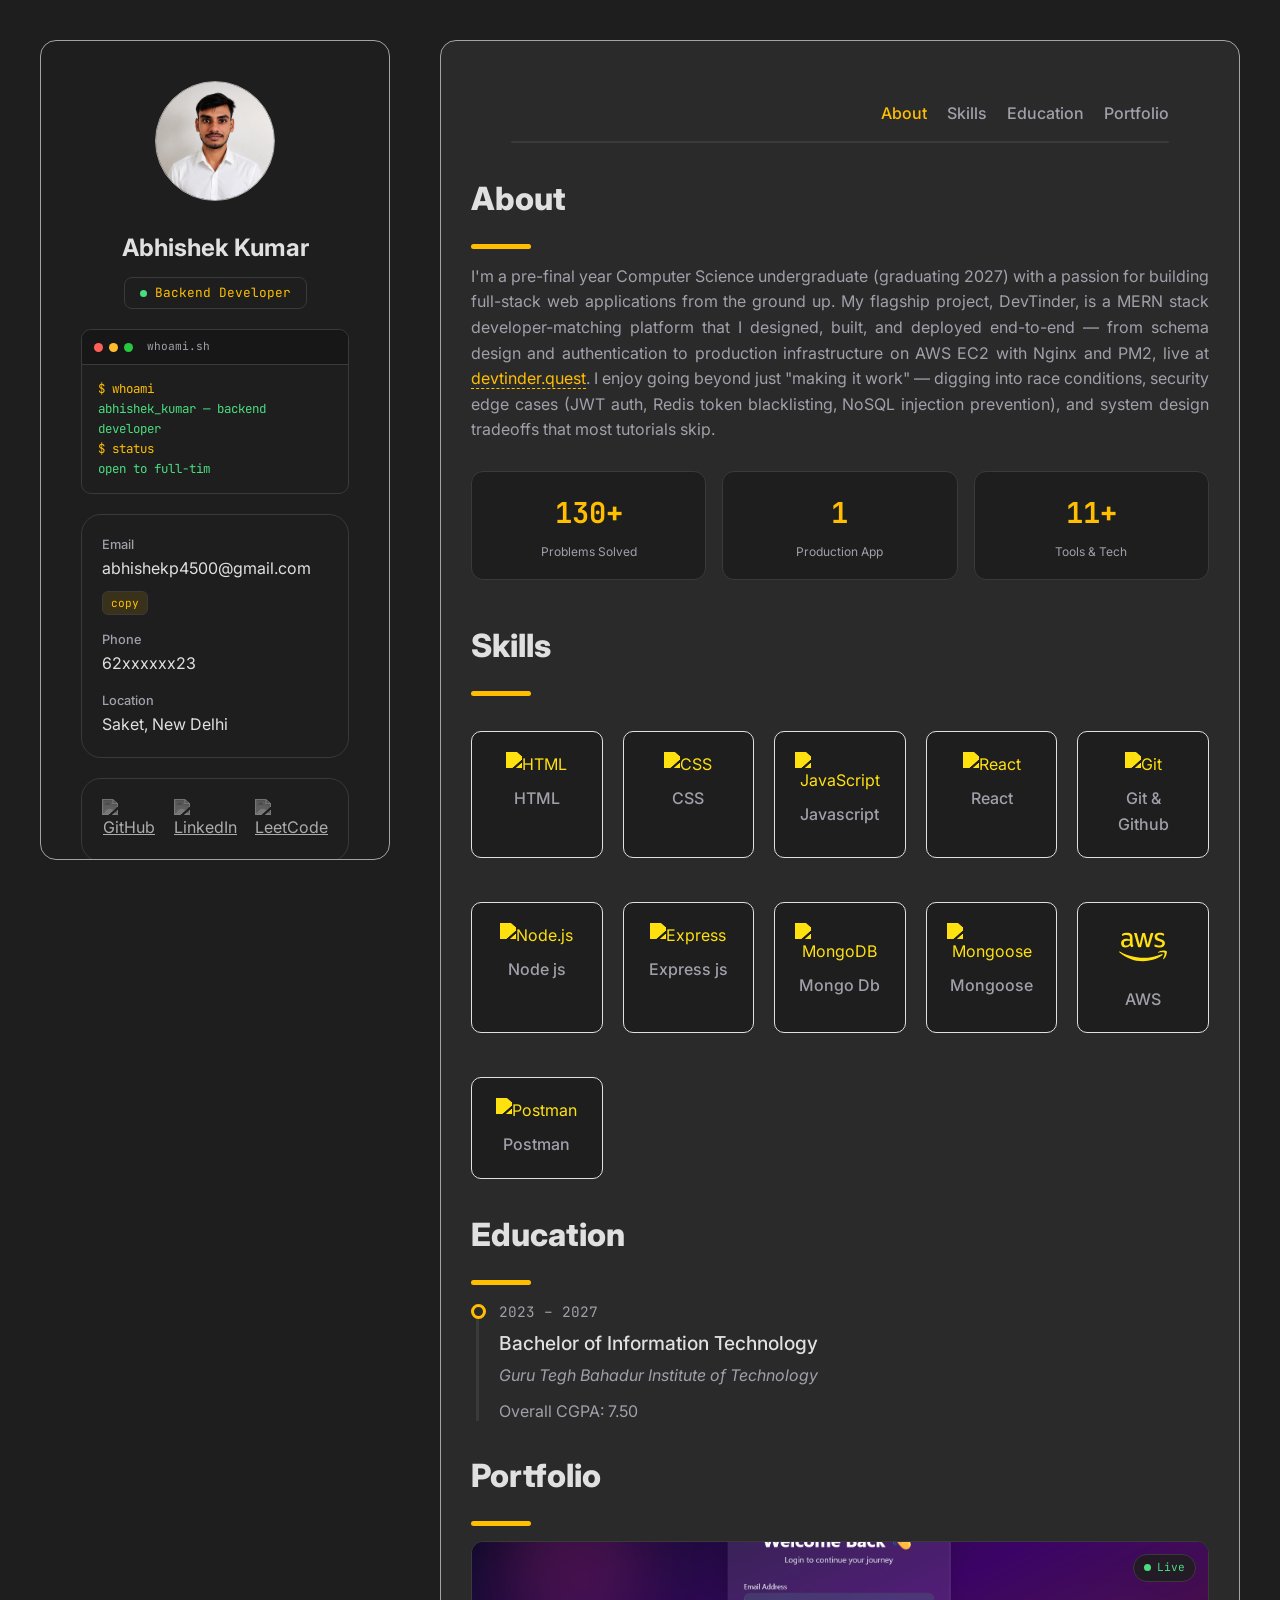
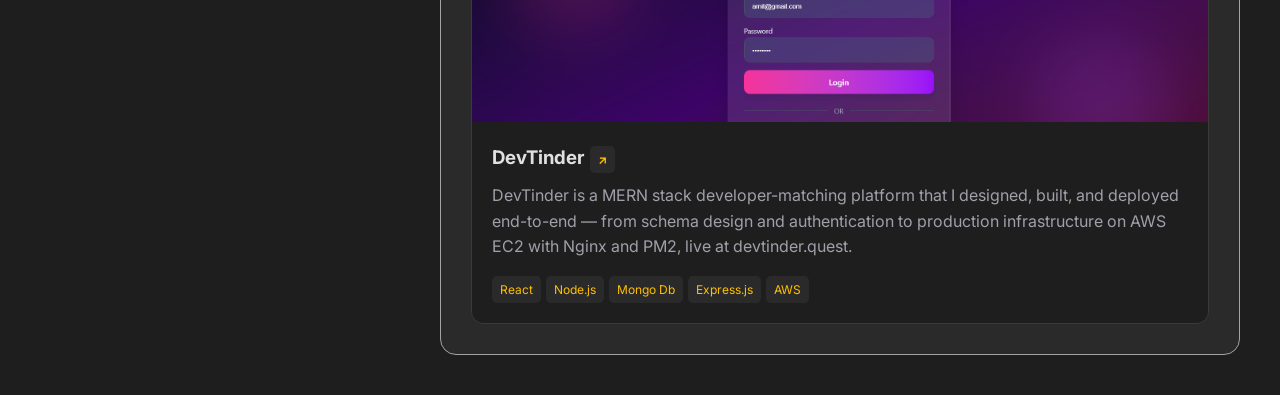
==== commit b856c165: "redeploy" ====
--- a/index.html
+++ b/index.html
@@ -1,4 +1,4 @@
-<!DOCTYPE html>
+<!DOCTYPE html> 
 <html lang="en">
 <head>
     <meta charset="UTF-8">
@@ -171,4 +171,4 @@
 
     <script src="main.js"></script>
 </body>
-</html>+</html>
